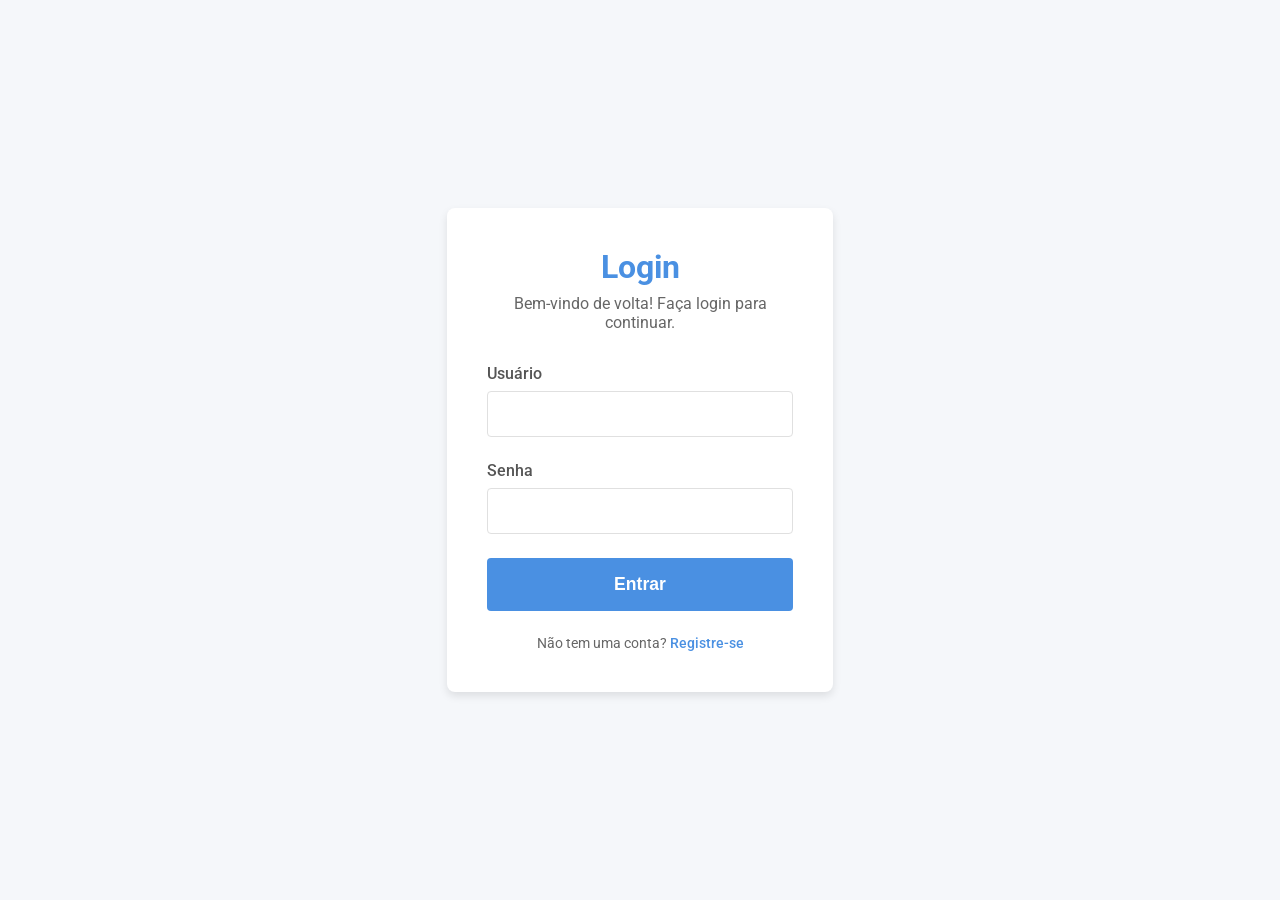
==== app/static/login.html @ 01ebb35e "Starting the authentication" ====
<!DOCTYPE html>
<html lang="pt-br">
<head>
    <meta charset="UTF-8">
    <meta name="viewport" content="width=device-width, initial-scale=1.0">
    <title>Login - Organizador Financeiro</title>
    <link rel="stylesheet" href="css/auth.css">
</head>
<body>
    <div class="auth-container">
        <div class="auth-box">
            <h1>Login</h1>
            <p>Bem-vindo de volta! Faça login para continuar.</p>
            <form id="login-form">
                <div class="form-group">
                    <label for="username">Usuário</label>
                    <input type="text" id="username" name="username" required>
                </div>
                <div class="form-group">
                    <label for="password">Senha</label>
                    <input type="password" id="password" name="password" required>
                </div>
                <button type="submit">Entrar</button>
            </form>
            <div class="switch-auth">
                <p>Não tem uma conta? <a href="/register">Registre-se</a></p>
            </div>
        </div>
    </div>
    <script src="js/login.js"></script>
</body>
</html>
---- app/static/css/auth.css ----
/* CSS for login and register pages */
@import url('https://fonts.googleapis.com/css2?family=Roboto:wght@400;500;700&display=swap');

:root {
    --primary-color: #4a90e2;
    --secondary-color: #f5f7fa;
    --text-color: #333;
    --border-color: #e0e0e0;
    --white-color: #fff;
    --shadow: 0 4px 8px rgba(0, 0, 0, 0.1);
}

* {
    margin: 0;
    padding: 0;
    box-sizing: border-box;
}

body {
    font-family: 'Roboto', sans-serif;
    background-color: var(--secondary-color);
    color: var(--text-color);
    display: flex;
    justify-content: center;
    align-items: center;
    height: 100vh;
}

.auth-container {
    width: 100%;
    max-width: 450px;
    padding: 2rem;
}

.auth-box {
    background-color: var(--white-color);
    padding: 2.5rem;
    border-radius: 8px;
    box-shadow: var(--shadow);
    text-align: center;
}

.auth-box h1 {
    color: var(--primary-color);
    margin-bottom: 0.5rem;
    font-size: 2rem;
    font-weight: 700;
}

.auth-box p {
    margin-bottom: 2rem;
    color: #666;
}

.form-group {
    margin-bottom: 1.5rem;
    text-align: left;
}

.form-group label {
    display: block;
    margin-bottom: 0.5rem;
    font-weight: 500;
    color: #555;
}

.form-group input {
    width: 100%;
    padding: 0.8rem 1rem;
    border: 1px solid var(--border-color);
    border-radius: 4px;
    font-size: 1rem;
    transition: border-color 0.3s ease, box-shadow 0.3s ease;
}

.form-group input:focus {
    outline: none;
    border-color: var(--primary-color);
    box-shadow: 0 0 0 3px rgba(74, 144, 226, 0.2);
}

button {
    width: 100%;
    background-color: var(--primary-color);
    color: var(--white-color);
    border: none;
    padding: 1rem;
    font-size: 1.1rem;
    font-weight: 700;
    border-radius: 4px;
    cursor: pointer;
    transition: background-color 0.3s ease;
    margin-bottom: 1.5rem;
}

button:hover {
    background-color: #3a7ac8;
}

.switch-auth p {
    margin: 0;
    font-size: 0.9rem;
}

.switch-auth a {
    color: var(--primary-color);
    text-decoration: none;
    font-weight: 500;
}

.switch-auth a:hover {
    text-decoration: underline;
}
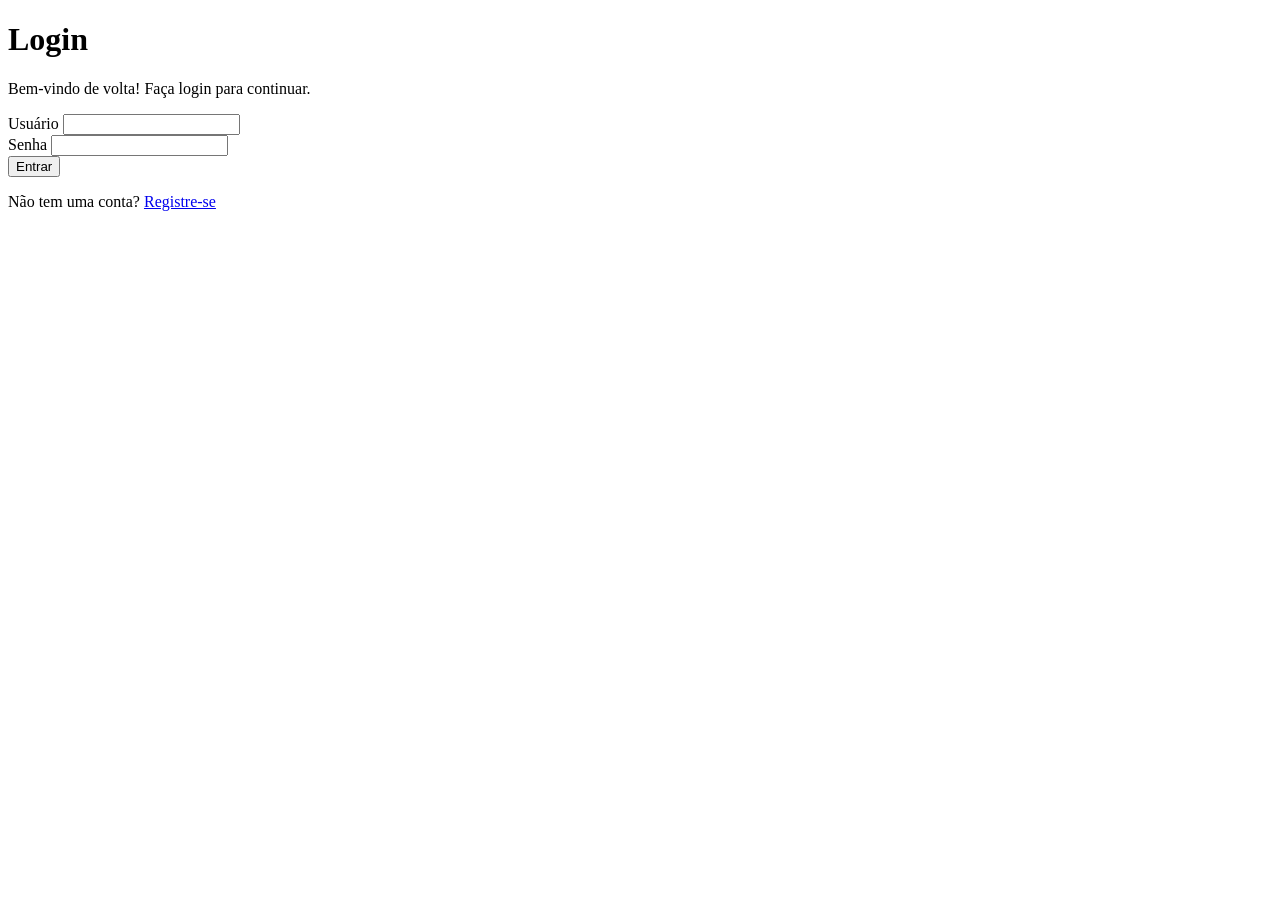
==== commit df0e4f3e: "Added login/signup routes" ====
--- a/app/static/login.html
+++ b/app/static/login.html
@@ -4,7 +4,7 @@
     <meta charset="UTF-8">
     <meta name="viewport" content="width=device-width, initial-scale=1.0">
     <title>Login - Organizador Financeiro</title>
-    <link rel="stylesheet" href="css/auth.css">
+    <link rel="stylesheet" href="/static/css/auth.css">
 </head>
 <body>
     <div class="auth-container">
@@ -27,6 +27,6 @@
             </div>
         </div>
     </div>
-    <script src="js/login.js"></script>
+    <script src="/static/js/login.js"></script>
 </body>
 </html>
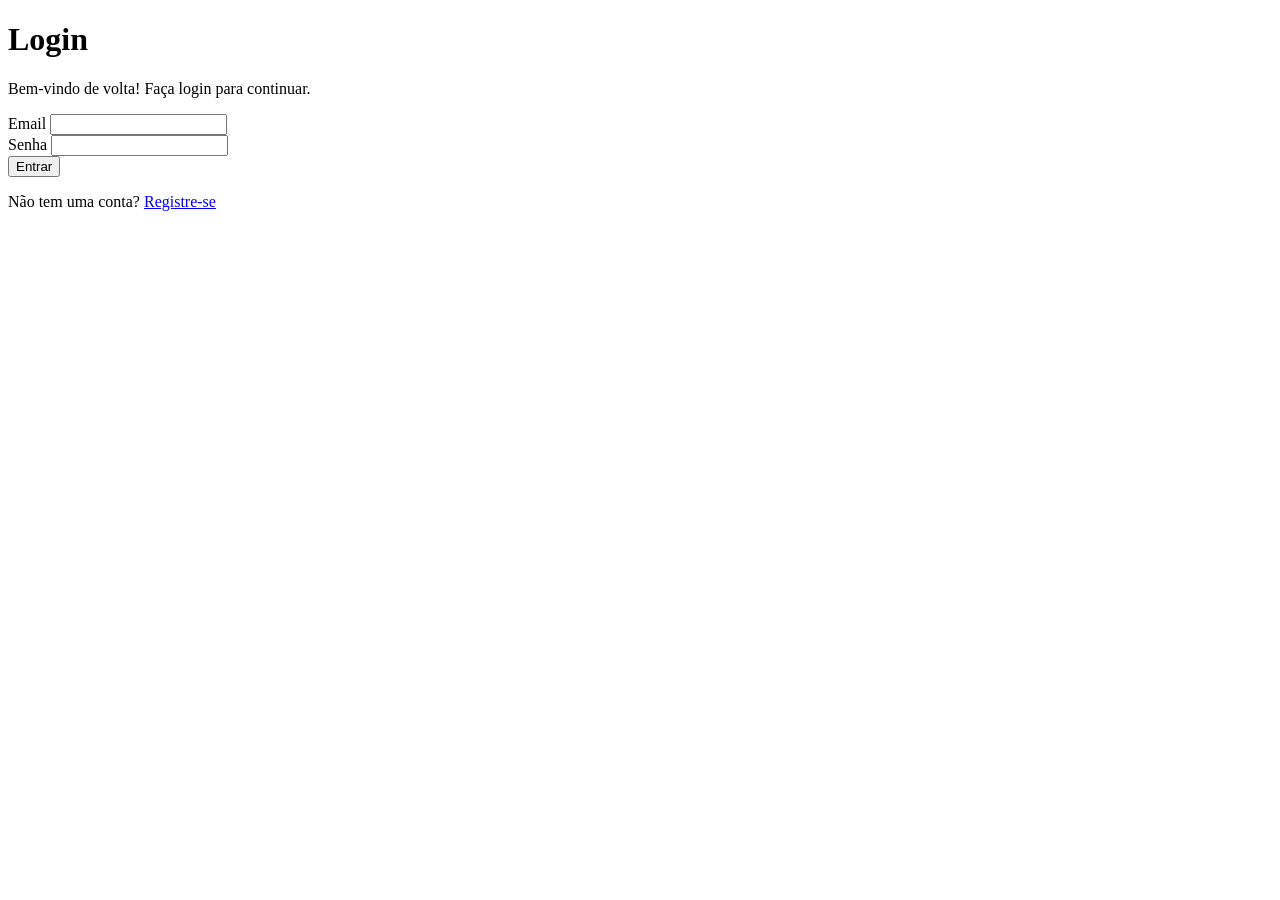
==== commit 4c559561: "Auth validation implemented for all routes" ====
--- a/app/static/login.html
+++ b/app/static/login.html
@@ -13,8 +13,8 @@
             <p>Bem-vindo de volta! Faça login para continuar.</p>
             <form id="login-form">
                 <div class="form-group">
-                    <label for="username">Usuário</label>
-                    <input type="text" id="username" name="username" required>
+                    <label for="email">Email</label>
+                    <input type="text" id="email" name="email" required>
                 </div>
                 <div class="form-group">
                     <label for="password">Senha</label>
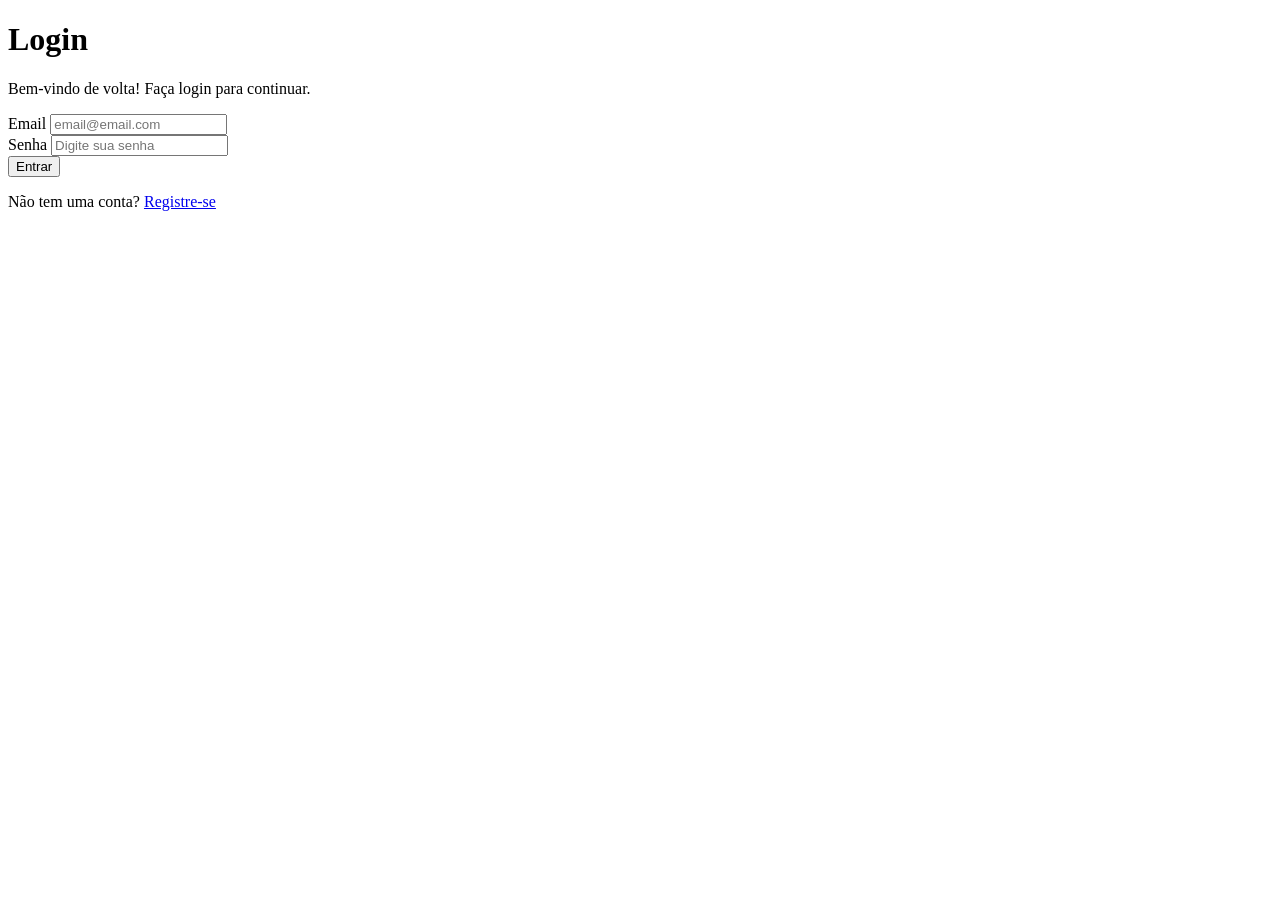
==== commit 2589aa6b: "New Singup and Signin style" ====
--- a/app/static/login.html
+++ b/app/static/login.html
@@ -14,11 +14,11 @@
             <form id="login-form">
                 <div class="form-group">
                     <label for="email">Email</label>
-                    <input type="text" id="email" name="email" required>
+                    <input type="text" id="email" name="email" placeholder="email@email.com" required>
                 </div>
                 <div class="form-group">
                     <label for="password">Senha</label>
-                    <input type="password" id="password" name="password" required>
+                    <input type="password" id="password" name="password" placeholder="Digite sua senha" required>
                 </div>
                 <button type="submit">Entrar</button>
             </form>
